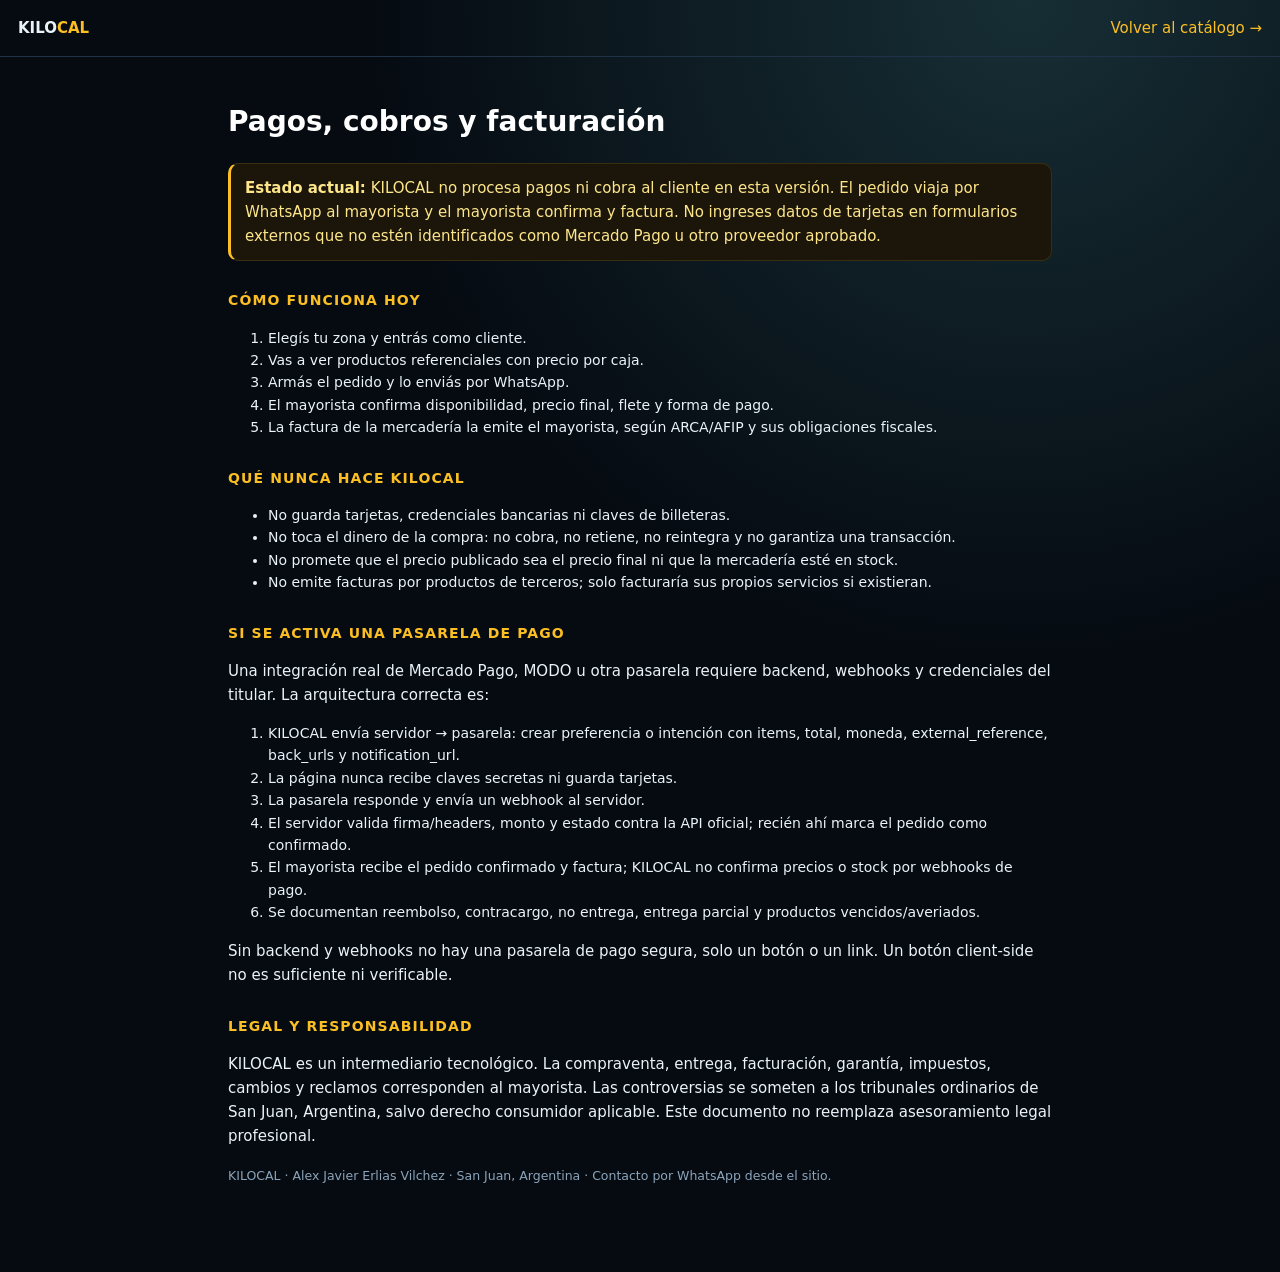
==== pagos.html @ c699bf05 "KILOCAL: roles cliente mayorista legal y seguridad" ====
<!doctype html><html lang="es"><head><meta charset="utf-8"><meta name="viewport" content="width=device-width,initial-scale=1"><title>KILOCAL — Pagos, cobros y facturación</title><meta name="description" content="Cómo se pagan los pedidos en KILOCAL y cuáles son las reglas si se activa una pasarela de pago."><style>:root{--bg:#060b12;--panel:#0e1926;--line:#1f3247;--ink:#eaf2fa;--mut:#8ca4ba;--acc:#fbbf24}*{box-sizing:border-box}body{margin:0;background:radial-gradient(circle at 80% 0,#172e35 0,transparent 40%),var(--bg);color:var(--ink);font:15px/1.6 "Segoe UI",system-ui,sans-serif}a{color:var(--acc);text-decoration:none}header{padding:16px 18px;display:flex;justify-content:space-between;align-items:center;border-bottom:1px solid var(--line)}main{max-width:860px;margin:auto;padding:24px 18px 70px}h1{color:#fff;font-size:28px}h2{color:var(--acc);font-size:14px;text-transform:uppercase;letter-spacing:.08em;margin-top:28px}.notice{padding:12px 14px;background:#1c160a;border:1px solid #3a2e10;border-left:3px solid var(--acc);border-radius:10px;color:#fde68a}li{font-size:14px}small{color:var(--mut)}</style></head><body><header><div><b>KILO<span style="color:var(--acc)">CAL</span></b></div><a href="https://alex451-bip.github.io/kilocal/">Volver al catálogo →</a></header><main><h1>Pagos, cobros y facturación</h1><div class="notice"><strong>Estado actual:</strong> KILOCAL no procesa pagos ni cobra al cliente en esta versión. El pedido viaja por WhatsApp al mayorista y el mayorista confirma y factura. No ingreses datos de tarjetas en formularios externos que no estén identificados como Mercado Pago u otro proveedor aprobado.</div>
<h2>Cómo funciona hoy</h2><ol><li>Elegís tu zona y entrás como cliente.</li><li>Vas a ver productos referenciales con precio por caja.</li><li>Armás el pedido y lo enviás por WhatsApp.</li><li>El mayorista confirma disponibilidad, precio final, flete y forma de pago.</li><li>La factura de la mercadería la emite el mayorista, según ARCA/AFIP y sus obligaciones fiscales.</li></ol>
<h2>Qué nunca hace KILOCAL</h2><ul><li>No guarda tarjetas, credenciales bancarias ni claves de billeteras.</li><li>No toca el dinero de la compra: no cobra, no retiene, no reintegra y no garantiza una transacción.</li><li>No promete que el precio publicado sea el precio final ni que la mercadería esté en stock.</li><li>No emite facturas por productos de terceros; solo facturaría sus propios servicios si existieran.</li></ul>
<h2>Si se activa una pasarela de pago</h2><p>Una integración real de Mercado Pago, MODO u otra pasarela requiere backend, webhooks y credenciales del titular. La arquitectura correcta es:</p><ol><li>KILOCAL envía servidor → pasarela: crear preferencia o intención con items, total, moneda, external_reference, back_urls y notification_url.</li><li>La página nunca recibe claves secretas ni guarda tarjetas.</li><li>La pasarela responde y envía un webhook al servidor.</li><li>El servidor valida firma/headers, monto y estado contra la API oficial; recién ahí marca el pedido como confirmado.</li><li>El mayorista recibe el pedido confirmado y factura; KILOCAL no confirma precios o stock por webhooks de pago.</li><li>Se documentan reembolso, contracargo, no entrega, entrega parcial y productos vencidos/averiados.</li></ol>
<p>Sin backend y webhooks no hay una pasarela de pago segura, solo un botón o un link. Un botón client-side no es suficiente ni verificable.</p>
<h2>Legal y responsabilidad</h2><p>KILOCAL es un intermediario tecnológico. La compraventa, entrega, facturación, garantía, impuestos, cambios y reclamos corresponden al mayorista. Las controversias se someten a los tribunales ordinarios de San Juan, Argentina, salvo derecho consumidor aplicable. Este documento no reemplaza asesoramiento legal profesional.</p>
<p><small>KILOCAL · Alex Javier Erlias Vilchez · San Juan, Argentina · Contacto por WhatsApp desde el sitio.</small></p></main></body></html>
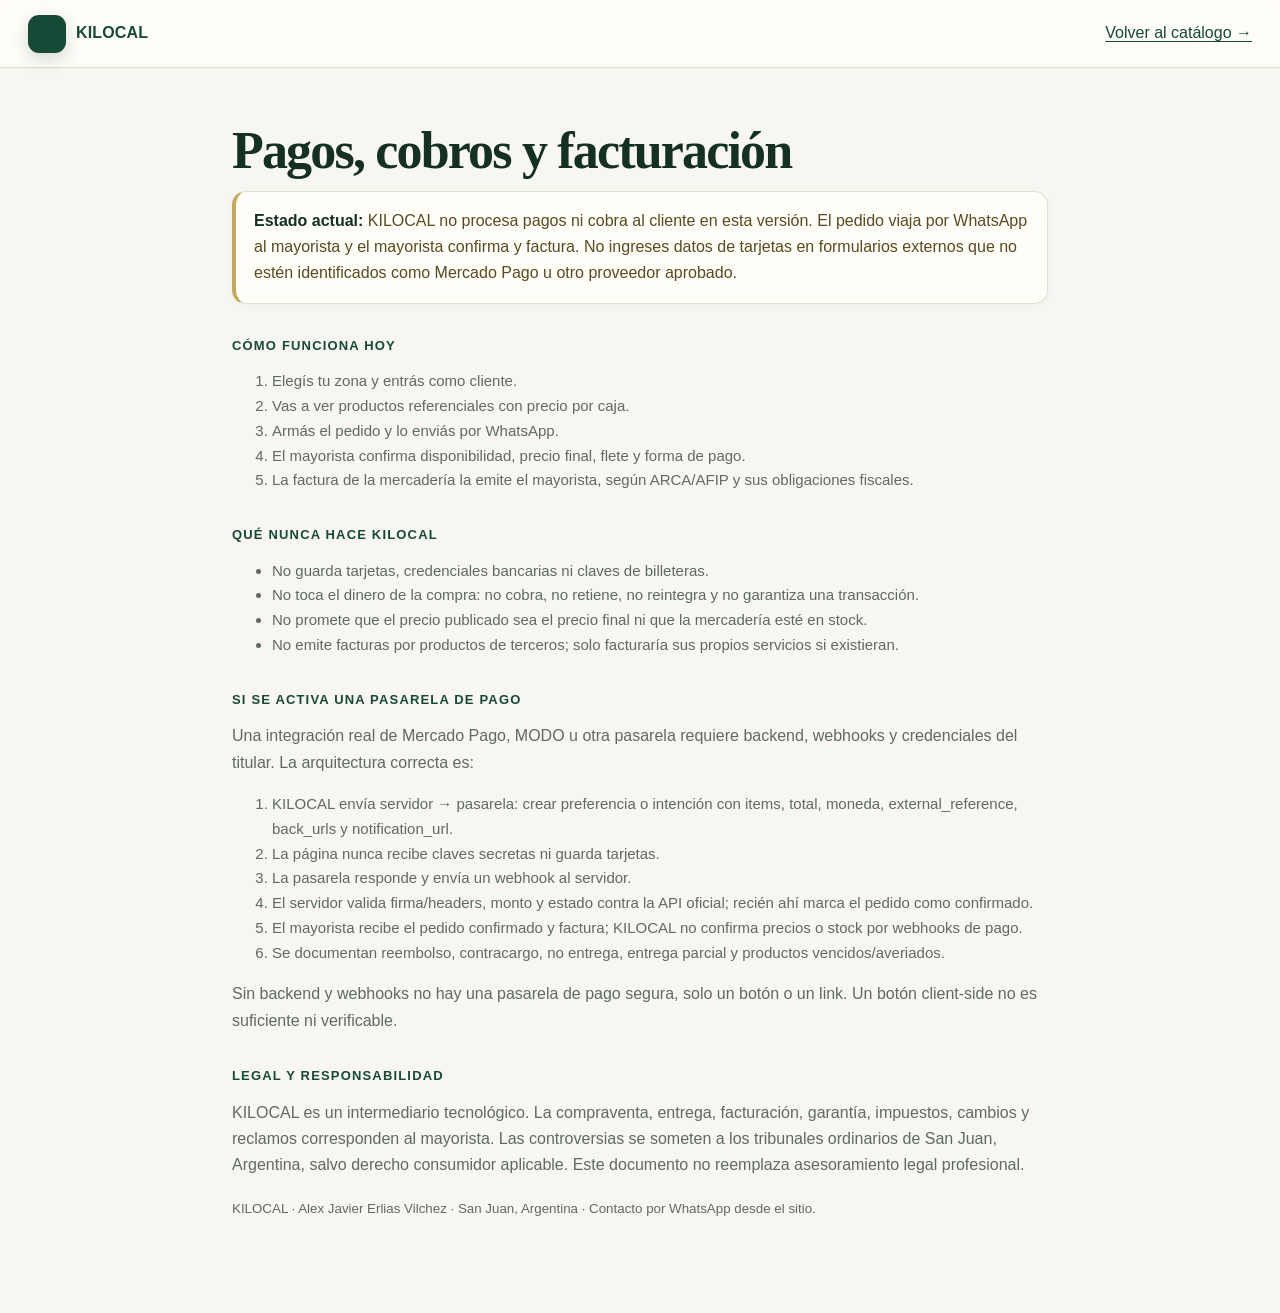
==== commit e79e7891: "KILOCAL: conversion pilot trust and legal consistency" ====
--- a/pagos.html
+++ b/pagos.html
@@ -1,4 +1,4 @@
-<!doctype html><html lang="es"><head><meta charset="utf-8"><meta name="viewport" content="width=device-width,initial-scale=1"><title>KILOCAL — Pagos, cobros y facturación</title><meta name="description" content="Cómo se pagan los pedidos en KILOCAL y cuáles son las reglas si se activa una pasarela de pago."><style>:root{--bg:#060b12;--panel:#0e1926;--line:#1f3247;--ink:#eaf2fa;--mut:#8ca4ba;--acc:#fbbf24}*{box-sizing:border-box}body{margin:0;background:radial-gradient(circle at 80% 0,#172e35 0,transparent 40%),var(--bg);color:var(--ink);font:15px/1.6 "Segoe UI",system-ui,sans-serif}a{color:var(--acc);text-decoration:none}header{padding:16px 18px;display:flex;justify-content:space-between;align-items:center;border-bottom:1px solid var(--line)}main{max-width:860px;margin:auto;padding:24px 18px 70px}h1{color:#fff;font-size:28px}h2{color:var(--acc);font-size:14px;text-transform:uppercase;letter-spacing:.08em;margin-top:28px}.notice{padding:12px 14px;background:#1c160a;border:1px solid #3a2e10;border-left:3px solid var(--acc);border-radius:10px;color:#fde68a}li{font-size:14px}small{color:var(--mut)}</style></head><body><header><div><b>KILO<span style="color:var(--acc)">CAL</span></b></div><a href="https://alex451-bip.github.io/kilocal/">Volver al catálogo →</a></header><main><h1>Pagos, cobros y facturación</h1><div class="notice"><strong>Estado actual:</strong> KILOCAL no procesa pagos ni cobra al cliente en esta versión. El pedido viaja por WhatsApp al mayorista y el mayorista confirma y factura. No ingreses datos de tarjetas en formularios externos que no estén identificados como Mercado Pago u otro proveedor aprobado.</div>
+<!doctype html><html lang="es"><head><meta charset="utf-8"><meta name="viewport" content="width=device-width,initial-scale=1"><title>KILOCAL — Pagos, cobros y facturación</title><meta name="description" content="Cómo se pagan los pedidos en KILOCAL y cuáles son las reglas si se activa una pasarela de pago."><link rel="stylesheet" href="legal.css"></head><body><header><a class="brand" href="https://alex451-bip.github.io/kilocal/"><span class="brand-mark" aria-hidden="true">K</span><span>KILO<span>CAL</span></span></a><a href="https://alex451-bip.github.io/kilocal/">Volver al catálogo →</a></header><main><h1>Pagos, cobros y facturación</h1><div class="notice"><strong>Estado actual:</strong> KILOCAL no procesa pagos ni cobra al cliente en esta versión. El pedido viaja por WhatsApp al mayorista y el mayorista confirma y factura. No ingreses datos de tarjetas en formularios externos que no estén identificados como Mercado Pago u otro proveedor aprobado.</div>
 <h2>Cómo funciona hoy</h2><ol><li>Elegís tu zona y entrás como cliente.</li><li>Vas a ver productos referenciales con precio por caja.</li><li>Armás el pedido y lo enviás por WhatsApp.</li><li>El mayorista confirma disponibilidad, precio final, flete y forma de pago.</li><li>La factura de la mercadería la emite el mayorista, según ARCA/AFIP y sus obligaciones fiscales.</li></ol>
 <h2>Qué nunca hace KILOCAL</h2><ul><li>No guarda tarjetas, credenciales bancarias ni claves de billeteras.</li><li>No toca el dinero de la compra: no cobra, no retiene, no reintegra y no garantiza una transacción.</li><li>No promete que el precio publicado sea el precio final ni que la mercadería esté en stock.</li><li>No emite facturas por productos de terceros; solo facturaría sus propios servicios si existieran.</li></ul>
 <h2>Si se activa una pasarela de pago</h2><p>Una integración real de Mercado Pago, MODO u otra pasarela requiere backend, webhooks y credenciales del titular. La arquitectura correcta es:</p><ol><li>KILOCAL envía servidor → pasarela: crear preferencia o intención con items, total, moneda, external_reference, back_urls y notification_url.</li><li>La página nunca recibe claves secretas ni guarda tarjetas.</li><li>La pasarela responde y envía un webhook al servidor.</li><li>El servidor valida firma/headers, monto y estado contra la API oficial; recién ahí marca el pedido como confirmado.</li><li>El mayorista recibe el pedido confirmado y factura; KILOCAL no confirma precios o stock por webhooks de pago.</li><li>Se documentan reembolso, contracargo, no entrega, entrega parcial y productos vencidos/averiados.</li></ol>
--- a/legal.css
+++ b/legal.css
@@ -0,0 +1 @@
+:root{--bg:#F7F6F0;--paper:#FFFDF7;--sage:#E9EDE5;--ink:#143023;--muted:#5F6A61;--line:#DDE2D5;--deep:#164A37;--deep2:#0E3324;--gold:#C7A85A;--ok:#164A37}*{box-sizing:border-box}body{margin:0;background:var(--bg);color:var(--ink);font:16px/1.65 "DM Sans",Aptos,Segoe UI,sans-serif}a{color:var(--deep);text-underline-offset:3px}header{height:68px;padding:0 28px;display:flex;align-items:center;justify-content:space-between;gap:18px;background:rgba(255,253,247,.94);backdrop-filter:blur(12px);border-bottom:1px solid var(--line);position:sticky;top:0;z-index:10}.brand{display:flex;align-items:center;gap:10px;text-decoration:none;color:var(--ink);font-weight:900;letter-spacing:.01em}.brand span{color:var(--deep)}.brand-mark{width:38px;height:38px;display:grid;place-items:center;border-radius:11px;background:var(--deep);color:#FFFDF7;font-size:19px;box-shadow:0 6px 18px rgba(22,74,55,.2)}main{max-width:860px;margin:0 auto;padding:56px 22px 76px}h1{max-width:780px;margin:0 0 12px;font:600 clamp(34px,5vw,52px)/1.05 Fraunces,Georgia,serif;letter-spacing:-.035em;color:var(--ink)}h2{margin:34px 0 12px;color:var(--deep);font:800 13px/1.2 "DM Sans",Arial,sans-serif;letter-spacing:.09em;text-transform:uppercase}.lede{max-width:720px;color:var(--muted);font-size:18px;line-height:1.55}.notice,.card{background:var(--paper);border:1px solid var(--line);border-radius:14px;padding:16px 18px;box-shadow:0 2px 6px rgba(17,36,26,.04)}.notice{border-left:4px solid var(--gold);color:#584b21}li{font-size:15px}p,li{color:var(--muted)}strong,b{color:var(--ink)}code{padding:.15em .35em;border-radius:5px;background:var(--sage);color:var(--deep)}footer{border-top:1px solid var(--line);padding:22px 28px;color:var(--muted);font-size:13px;text-align:right}@media(max-width:640px){header{height:auto;min-height:64px;padding:12px 16px;flex-wrap:wrap}main{padding:32px 16px 56px}header a{font-size:13px}footer{text-align:left}}@media(prefers-reduced-motion:reduce){*{scroll-behavior:auto!important;transition:none!important}}
